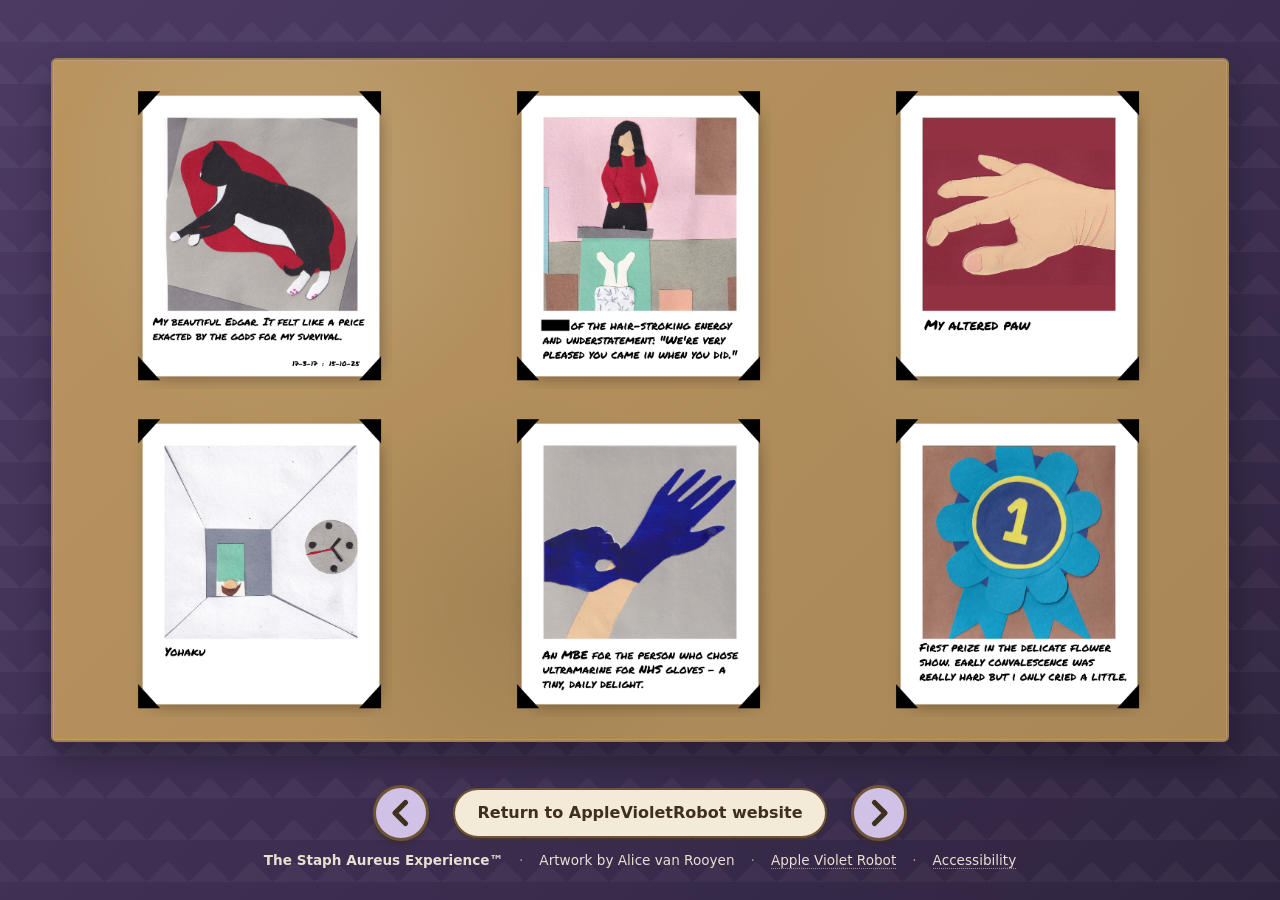
==== index.html @ 3187dd1a "accessibility and lightbox button" ====
<!DOCTYPE html>
<html lang="en">
<head>
    <meta charset="utf-8">
    <meta name="viewport" content="width=device-width, initial-scale=1">
    <title>The Staph Aureus Experience™</title>
    <link rel="stylesheet" href="style.css">
</head>

<body>
    <main class="container">
        <section id="grid" class="grid" aria-label="Polaroid gallery"></section>

        <nav class="nav" aria-label="Gallery navigation">

            <button id="prevBtn" class="arrow-button" type="button" aria-label="Previous six Polaroids">
                <svg viewBox="0 0 24 24" aria-hidden="true">
                    <path d="M15 5 L8 12 L15 19"></path>
                </svg>
            </button>

            <button id="returnBtn" class="return-button" type="button">
                Return to AppleVioletRobot website
            </button>

            <button id="nextBtn" class="arrow-button" type="button" aria-label="Next six Polaroids">
                <svg viewBox="0 0 24 24" aria-hidden="true">
                    <path d="M9 5 L16 12 L9 19"></path>
                </svg>
            </button>

        </nav>

        <footer class="site-footer">
            <strong>The Staph Aureus Experience™</strong>
            <span>Artwork by Alice van Rooyen</span>
            <span><a href="https://applevioletrobot.com">Apple Violet Robot</a></span>
            <span><a href="accessibility.html">Accessibility</a></span>
        </footer>
    </main>

    <div
        id="lightbox"
        class="lightbox hidden"
        role="dialog"
        aria-modal="true"
        aria-label="Enlarged Polaroid image"
        aria-hidden="true"
    >
        <button id="closeBtn" class="close" type="button" aria-label="Close enlarged image">&times;</button>
        <img id="lightboxImage" src="" alt="">
    </div>

    <script src="script.js"></script>
</body>
</html>
---- style.css ----
:root {
    --page-background: #b8945f;
    --page-background-dark: #a98757;
    --page-border: #9f7f54;

    --outer-background: #4c3a63;
    --outer-background-dark: #2f2440;

    --button-background: #f4ead8;
    --button-border: #6f5435;
    --button-text: #3f2f1f;
    --button-hover: #fff7e8;

    --arrow-background: #cfc2e6;
    --arrow-hover: #ddd2f0;

    --violet-hover: #5a3c8c;

    --text-dark: #2f2440;
    --paper-white: #fffaf0;
}

* {
    box-sizing: border-box;
}

html,
body {
    margin: 0;
    width: 100%;
    min-height: 100%;
}

body {
    background:
        linear-gradient(45deg, rgba(255, 255, 255, 0.04) 25%, transparent 25%),
        linear-gradient(-45deg, rgba(255, 255, 255, 0.04) 25%, transparent 25%),
        linear-gradient(135deg, var(--outer-background), var(--outer-background-dark));

    background-size: 42px 42px, 42px 42px, 100% 100%;
    font-family: system-ui, sans-serif;
}

/* Gallery page */

.container {
    width: 100vw;
    height: 100vh;

    padding: 2rem 3rem;

    display: grid;
    grid-template-rows: 1fr auto auto;
    align-items: center;

    overflow: hidden;
}

.grid {
    width: min(92vw, 1180px);
    height: min(76vh, 740px);

    margin: 0 auto;
    padding: 1.25rem;

    display: grid;
    grid-template-columns: repeat(3, minmax(0, 1fr));

    column-gap: 0.15rem;
    row-gap: 1rem;

    justify-items: center;
    align-items: center;

    background:
        radial-gradient(circle at 20% 20%, rgba(255, 255, 255, 0.14), transparent 22%),
        radial-gradient(circle at 80% 30%, rgba(255, 255, 255, 0.08), transparent 20%),
        radial-gradient(circle at 40% 80%, rgba(0, 0, 0, 0.08), transparent 24%),
        linear-gradient(135deg, var(--page-background), var(--page-background-dark));

    border: 2px solid var(--page-border);
    border-radius: 0.35rem;

    box-shadow:
        0 1rem 2rem rgba(0, 0, 0, 0.3),
        inset 0 0 0 1px rgba(255, 255, 255, 0.12);
}

.grid img {
    max-width: 96%;
    max-height: 34vh;

    object-fit: contain;
    cursor: pointer;
}

.grid img:focus-visible {
    outline: 3px solid var(--arrow-background);
    outline-offset: 0.35rem;
    border-radius: 0.25rem;
}

.nav {
    display: flex;
    justify-content: center;
    align-items: center;

    gap: 1.5rem;
    padding-top: 1rem;
}

button {
    font-family: inherit;
    cursor: pointer;
}

/* Arrow buttons */

.arrow-button {
    width: 3.5rem;
    height: 3.5rem;

    display: flex;
    align-items: center;
    justify-content: center;

    background: var(--arrow-background);

    border: 3px solid var(--button-border);
    border-radius: 50%;

    box-shadow:
        0 4px 0 rgba(63, 47, 31, 0.30),
        0 2px 8px rgba(0, 0, 0, 0.12);

    transition:
        transform 0.12s ease,
        box-shadow 0.12s ease,
        background-color 0.12s ease;
}

.arrow-button svg {
    width: 2.25rem;
    height: 2.25rem;

    stroke: var(--button-text);
    stroke-width: 3.5;
    stroke-linecap: round;
    stroke-linejoin: round;

    fill: none;
}

.arrow-button:hover {
    background: var(--arrow-hover);

    transform: translateY(1px);

    box-shadow:
        0 3px 0 rgba(63, 47, 31, 0.30),
        0 2px 6px rgba(0, 0, 0, 0.12);
}

.arrow-button:active {
    transform: translateY(3px);

    box-shadow:
        0 1px 0 rgba(63, 47, 31, 0.30);
}

.return-button {
    background: var(--button-background);
    color: var(--button-text);

    border: 2px solid var(--button-border);
    border-radius: 999px;

    padding: 0.85rem 1.4rem;

    font-size: 1rem;
    font-weight: 700;

    box-shadow: 0 3px 0 rgba(63, 47, 31, 0.35);
}

.return-button:hover {
    background: var(--button-hover);
}

.site-footer {
    display: flex;
    justify-content: center;
    align-items: center;
    flex-wrap: wrap;

    gap: 0.5rem 1rem;

    padding-top: 0.7rem;

    color: #f4ead8;
    font-size: 0.85rem;
    text-align: center;
    opacity: 0.95;
}

.site-footer span::before {
    content: "·";
    margin-right: 1rem;
    opacity: 0.65;
}

.site-footer strong {
    font-weight: 800;
}

.site-footer a {
    color: inherit;
    text-decoration: none;
    border-bottom: 1px dotted rgba(244, 234, 216, 0.55);
}

.site-footer a:hover {
    border-bottom-color: rgba(244, 234, 216, 1);
}

/* Lightbox */

.lightbox {
    position: fixed;
    inset: 0;

    background: #3b3845;

    display: flex;
    justify-content: center;
    align-items: center;

    z-index: 10;
}

.lightbox img {
    max-width: 92vw;
    max-height: 92vh;

    object-fit: contain;
}

.hidden {
    display: none;
}

.close {
    position: absolute;
    top: 1rem;
    right: 1.5rem;

    width: 3.5rem;
    height: 3.5rem;

    display: flex;
    align-items: center;
    justify-content: center;

    color: var(--button-text);
    background: var(--arrow-background);

    border: 3px solid var(--button-border);
    border-radius: 50%;

    font-size: 2.25rem;
    font-weight: 700;
    line-height: 1;

    box-shadow:
        0 4px 0 rgba(63, 47, 31, 0.30),
        0 2px 8px rgba(0, 0, 0, 0.18);

    transition:
        transform 0.12s ease,
        box-shadow 0.12s ease,
        background-color 0.12s ease;
}

.close:hover {
    color: var(--button-text);
    background: var(--arrow-hover);

    transform: translateY(1px);

    box-shadow:
        0 3px 0 rgba(63, 47, 31, 0.30),
        0 2px 6px rgba(0, 0, 0, 0.18);
}

.close:active {
    transform: translateY(3px);

    box-shadow:
        0 1px 0 rgba(63, 47, 31, 0.30);
}

.close:focus-visible {
    outline: 3px solid var(--paper-white);
    outline-offset: 0.25rem;
}

/* Accessibility page */

.accessibility-wrapper {
    min-height: 100vh;
    padding: 3rem 1.5rem;

    display: flex;
    justify-content: center;
    align-items: flex-start;
}

.accessibility-page {
    width: min(92vw, 820px);

    padding: 2.5rem;

    background: var(--paper-white);
    color: var(--text-dark);

    border: 2px solid rgba(47, 36, 64, 0.18);
    border-radius: 0.35rem;

    box-shadow: 0 1rem 2rem rgba(0, 0, 0, 0.28);

    line-height: 1.6;
}

.accessibility-page h1,
.accessibility-page h2 {
    line-height: 1.2;
}

.accessibility-page h1 {
    margin-top: 0;
}

.accessibility-page a {
    color: #4c3a63;
    font-weight: 700;
}

.accessibility-page a:hover {
    color: #8b2f4d;
}

@media (max-width: 900px) {
    .container {
        padding: 1rem;
    }

    .grid {
        width: 94vw;
        height: min(74vh, 700px);

        grid-template-columns: repeat(2, minmax(0, 1fr));

        column-gap: 0.25rem;
        row-gap: 0.75rem;

        padding: 0.75rem;
    }

    .grid img {
        max-width: 98%;
        max-height: 31vh;
    }

    .nav {
        gap: 0.75rem;
        padding-top: 0.75rem;
    }

    .arrow-button {
        width: 3rem;
        height: 3rem;
    }

    .arrow-button svg {
        width: 1.8rem;
        height: 1.8rem;
    }

    .return-button {
        font-size: 0.85rem;
        padding: 0.65rem 1rem;
    }

    .site-footer {
        font-size: 0.75rem;
    }

    .close {
        width: 3rem;
        height: 3rem;
        font-size: 2rem;
    }

    .accessibility-page {
        padding: 1.5rem;
    }
}
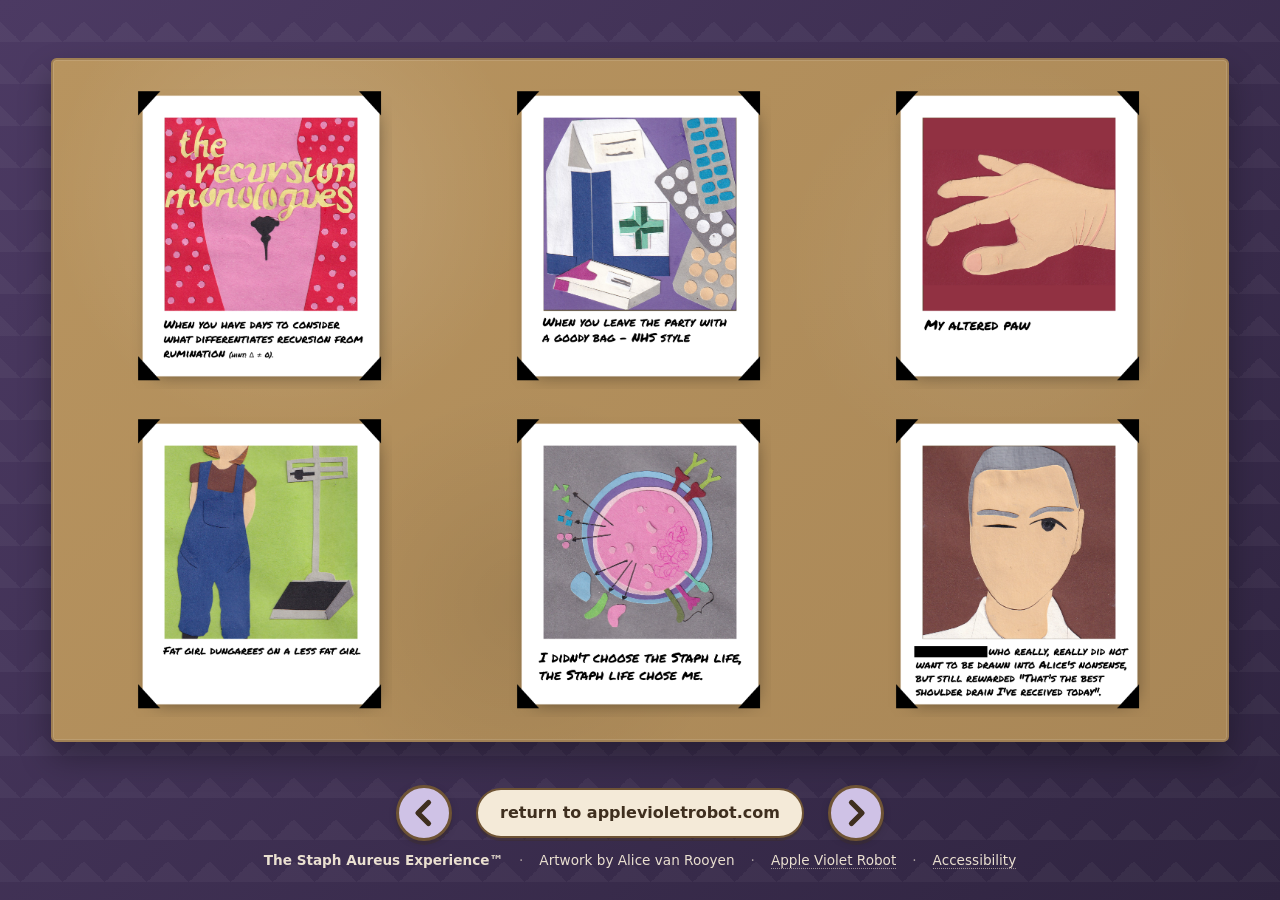
==== commit 3e6f07ee: "return button" ====
--- a/index.html
+++ b/index.html
@@ -20,7 +20,7 @@
             </button>
 
             <button id="returnBtn" class="return-button" type="button">
-                Return to AppleVioletRobot website
+                return to applevioletrobot.com
             </button>
 
             <button id="nextBtn" class="arrow-button" type="button" aria-label="Next six Polaroids">
--- a/style.css
+++ b/style.css
@@ -267,7 +267,7 @@
     border: 3px solid var(--button-border);
     border-radius: 50%;
 
-    font-size: 2.25rem;
+    font-size: 1.9rem;
     font-weight: 700;
     line-height: 1;
 
@@ -398,7 +398,7 @@
     .close {
         width: 3rem;
         height: 3rem;
-        font-size: 2rem;
+        font-size: 1.7rem;
     }
 
     .accessibility-page {
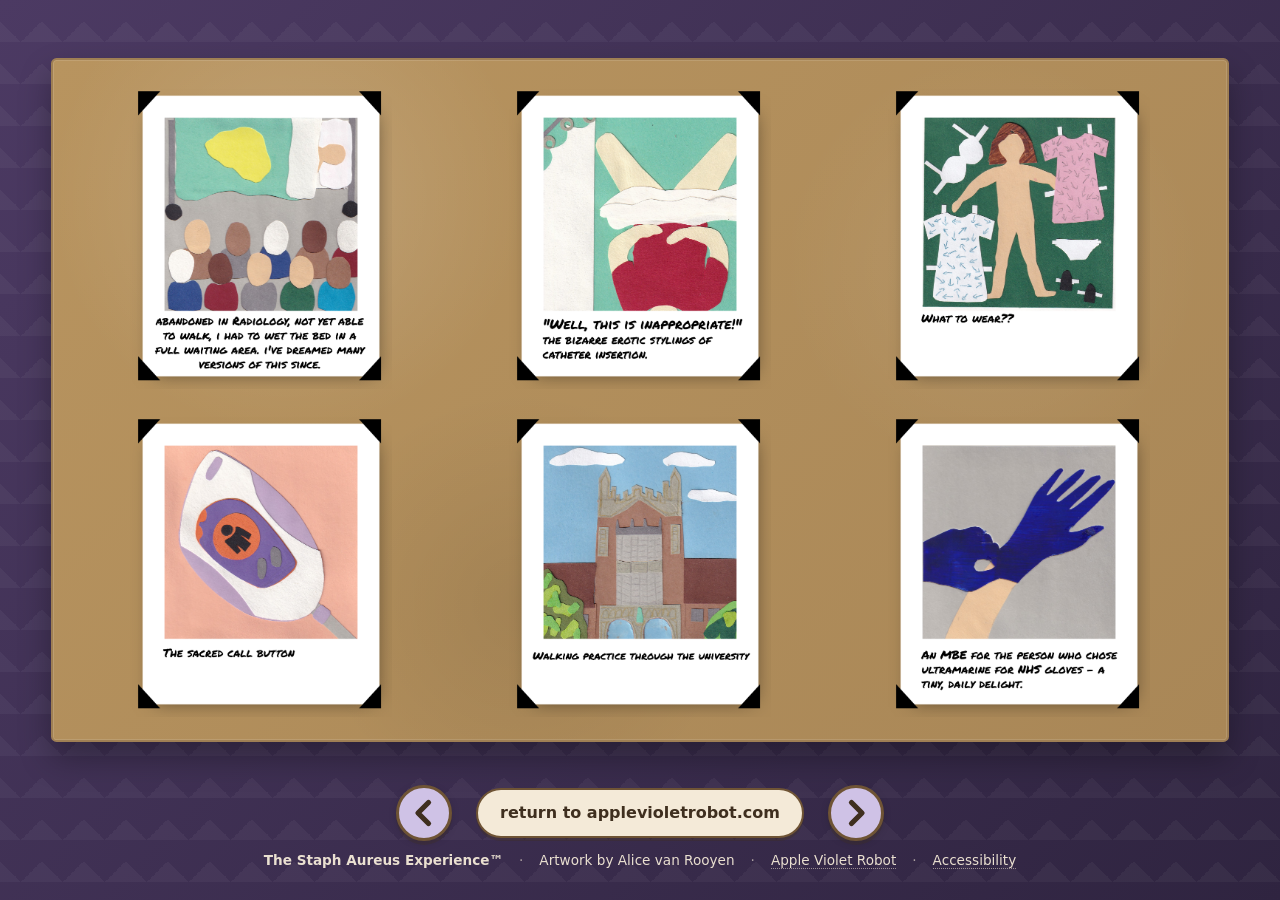
==== commit 7a899880: "close button" ====
--- a/index.html
+++ b/index.html
@@ -47,7 +47,13 @@
         aria-label="Enlarged Polaroid image"
         aria-hidden="true"
     >
-        <button id="closeBtn" class="close" type="button" aria-label="Close enlarged image">&times;</button>
+        <button id="closeBtn" class="close" type="button" aria-label="Close enlarged image">
+            <svg viewBox="0 0 24 24" aria-hidden="true">
+                <path d="M7 7 L17 17"></path>
+                <path d="M17 7 L7 17"></path>
+            </svg>
+        </button>
+
         <img id="lightboxImage" src="" alt="">
     </div>
 
--- a/style.css
+++ b/style.css
@@ -267,10 +267,6 @@
     border: 3px solid var(--button-border);
     border-radius: 50%;
 
-    font-size: 1.9rem;
-    font-weight: 700;
-    line-height: 1;
-
     box-shadow:
         0 4px 0 rgba(63, 47, 31, 0.30),
         0 2px 8px rgba(0, 0, 0, 0.18);
@@ -281,6 +277,18 @@
         background-color 0.12s ease;
 }
 
+.close svg {
+    width: 1.9rem;
+    height: 1.9rem;
+
+    stroke: var(--button-text);
+    stroke-width: 3.5;
+    stroke-linecap: round;
+    stroke-linejoin: round;
+
+    fill: none;
+}
+
 .close:hover {
     color: var(--button-text);
     background: var(--arrow-hover);
@@ -398,7 +406,11 @@
     .close {
         width: 3rem;
         height: 3rem;
-        font-size: 1.7rem;
+    }
+
+    .close svg {
+        width: 1.7rem;
+        height: 1.7rem;
     }
 
     .accessibility-page {
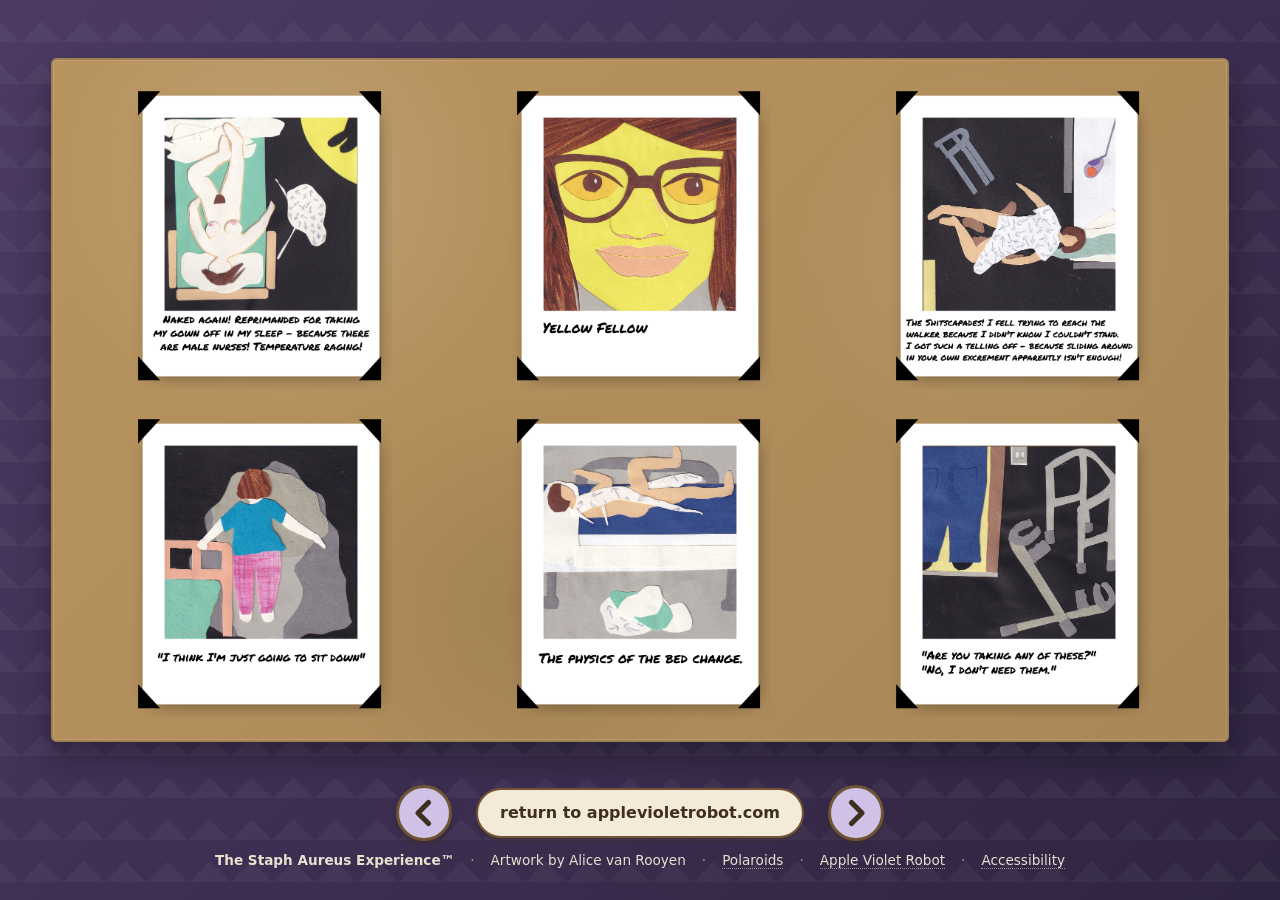
==== commit 168888e6: "screen reader improvements" ====
--- a/index.html
+++ b/index.html
@@ -8,8 +8,10 @@
 </head>
 
 <body>
+    <a class="skip-link" href="#grid">Skip to Polaroids</a>
+
     <main class="container">
-        <section id="grid" class="grid" aria-label="Polaroid gallery"></section>
+        <section id="grid" class="grid" aria-label="Polaroid gallery" tabindex="-1"></section>
 
         <nav class="nav" aria-label="Gallery navigation">
 
@@ -34,6 +36,7 @@
         <footer class="site-footer">
             <strong>The Staph Aureus Experience™</strong>
             <span>Artwork by Alice van Rooyen</span>
+            <span><a href="#grid">Polaroids</a></span>
             <span><a href="https://applevioletrobot.com">Apple Violet Robot</a></span>
             <span><a href="accessibility.html">Accessibility</a></span>
         </footer>
--- a/style.css
+++ b/style.css
@@ -41,6 +41,29 @@
     font-family: system-ui, sans-serif;
 }
 
+/* Skip link */
+
+.skip-link {
+    position: absolute;
+    left: 1rem;
+    top: -4rem;
+    z-index: 20;
+
+    background: var(--paper-white);
+    color: var(--text-dark);
+
+    padding: 0.75rem 1rem;
+
+    border: 2px solid var(--button-border);
+    border-radius: 0.35rem;
+
+    font-weight: 700;
+}
+
+.skip-link:focus {
+    top: 1rem;
+}
+
 /* Gallery page */
 
 .container {
@@ -86,15 +109,36 @@
         inset 0 0 0 1px rgba(255, 255, 255, 0.12);
 }
 
-.grid img {
+.polaroid-button {
+    width: 100%;
     max-width: 96%;
     max-height: 34vh;
 
+    padding: 0;
+    margin: 0;
+
+    display: flex;
+    align-items: center;
+    justify-content: center;
+
+    background: transparent;
+    border: none;
+
+    cursor: pointer;
+}
+
+.polaroid-button img {
+    max-width: 100%;
+    max-height: 34vh;
+
     object-fit: contain;
-    cursor: pointer;
-}
-
-.grid img:focus-visible {
+}
+
+.polaroid-button:disabled {
+    cursor: default;
+}
+
+.polaroid-button:focus-visible {
     outline: 3px solid var(--arrow-background);
     outline-offset: 0.35rem;
     border-radius: 0.25rem;
@@ -374,8 +418,12 @@
         padding: 0.75rem;
     }
 
-    .grid img {
+    .polaroid-button {
         max-width: 98%;
+        max-height: 31vh;
+    }
+
+    .polaroid-button img {
         max-height: 31vh;
     }
 
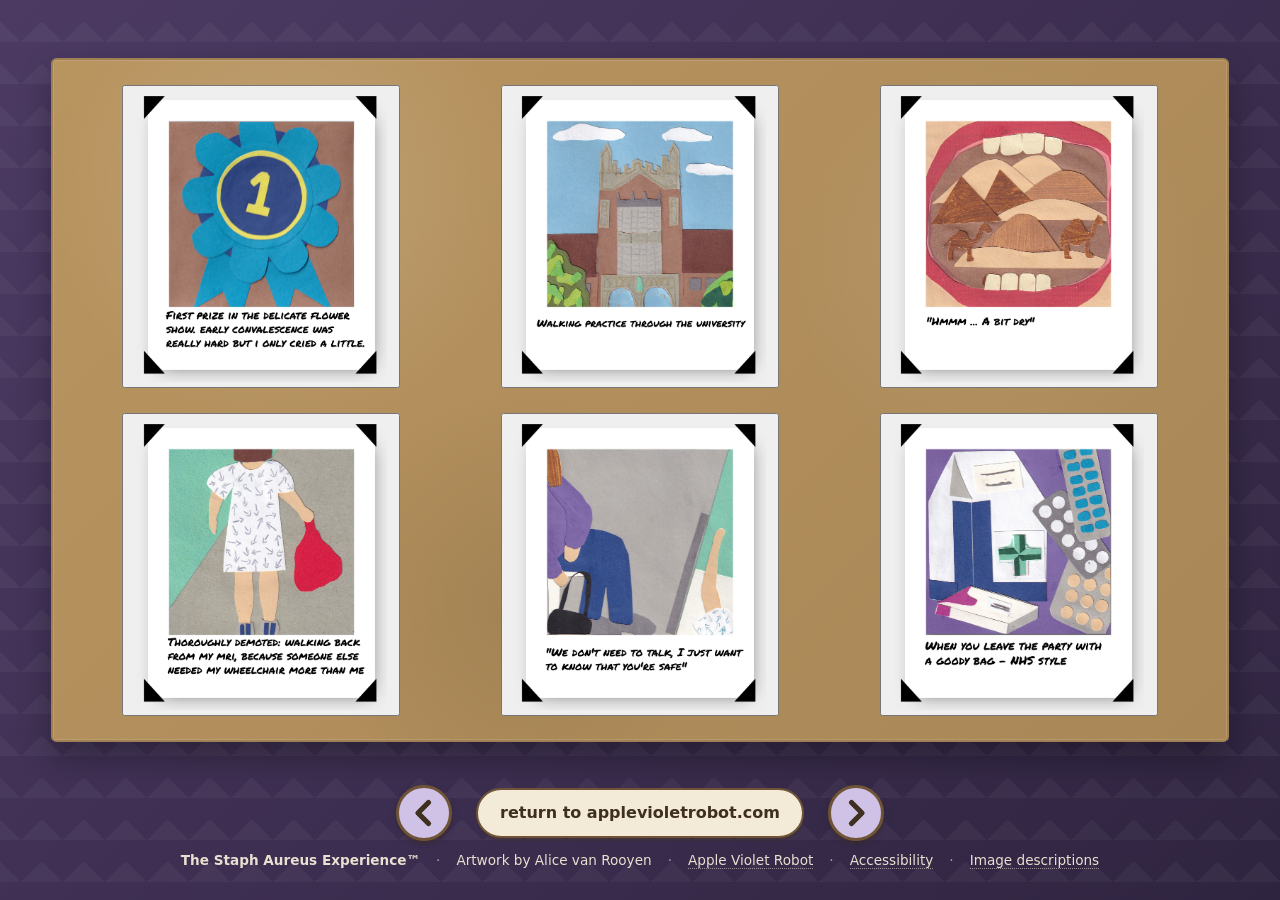
==== commit f9ba1f36: "screen reader v3" ====
--- a/index.html
+++ b/index.html
@@ -8,10 +8,8 @@
 </head>
 
 <body>
-    <a class="skip-link" href="#grid">Skip to Polaroids</a>
-
     <main class="container">
-        <section id="grid" class="grid" aria-label="Polaroid gallery" tabindex="-1"></section>
+        <section id="grid" class="grid" aria-label="Polaroid gallery"></section>
 
         <nav class="nav" aria-label="Gallery navigation">
 
@@ -36,9 +34,9 @@
         <footer class="site-footer">
             <strong>The Staph Aureus Experience™</strong>
             <span>Artwork by Alice van Rooyen</span>
-            <span><a href="#grid">Polaroids</a></span>
             <span><a href="https://applevioletrobot.com">Apple Violet Robot</a></span>
             <span><a href="accessibility.html">Accessibility</a></span>
+            <span><a href="descriptions.html">Image descriptions</a></span>
         </footer>
     </main>
 
@@ -62,4 +60,4 @@
 
     <script src="script.js"></script>
 </body>
-</html>+</html>
--- a/style.css
+++ b/style.css
@@ -41,29 +41,6 @@
     font-family: system-ui, sans-serif;
 }
 
-/* Skip link */
-
-.skip-link {
-    position: absolute;
-    left: 1rem;
-    top: -4rem;
-    z-index: 20;
-
-    background: var(--paper-white);
-    color: var(--text-dark);
-
-    padding: 0.75rem 1rem;
-
-    border: 2px solid var(--button-border);
-    border-radius: 0.35rem;
-
-    font-weight: 700;
-}
-
-.skip-link:focus {
-    top: 1rem;
-}
-
 /* Gallery page */
 
 .container {
@@ -109,36 +86,15 @@
         inset 0 0 0 1px rgba(255, 255, 255, 0.12);
 }
 
-.polaroid-button {
-    width: 100%;
+.grid img {
     max-width: 96%;
     max-height: 34vh;
 
-    padding: 0;
-    margin: 0;
-
-    display: flex;
-    align-items: center;
-    justify-content: center;
-
-    background: transparent;
-    border: none;
-
+    object-fit: contain;
     cursor: pointer;
 }
 
-.polaroid-button img {
-    max-width: 100%;
-    max-height: 34vh;
-
-    object-fit: contain;
-}
-
-.polaroid-button:disabled {
-    cursor: default;
-}
-
-.polaroid-button:focus-visible {
+.grid img:focus-visible {
     outline: 3px solid var(--arrow-background);
     outline-offset: 0.35rem;
     border-radius: 0.25rem;
@@ -401,6 +357,30 @@
     color: #8b2f4d;
 }
 
+
+.description-list {
+    margin: 2rem 0 0;
+    padding-left: 1.5rem;
+}
+
+.description-item {
+    margin-bottom: 1.75rem;
+}
+
+.description-item h2 {
+    margin-bottom: 0.5rem;
+    font-size: 1.15rem;
+}
+
+.description-item p {
+    margin: 0.35rem 0;
+}
+
+.filename {
+    font-size: 0.9rem;
+    opacity: 0.75;
+}
+
 @media (max-width: 900px) {
     .container {
         padding: 1rem;
@@ -418,12 +398,8 @@
         padding: 0.75rem;
     }
 
-    .polaroid-button {
+    .grid img {
         max-width: 98%;
-        max-height: 31vh;
-    }
-
-    .polaroid-button img {
         max-height: 31vh;
     }
 
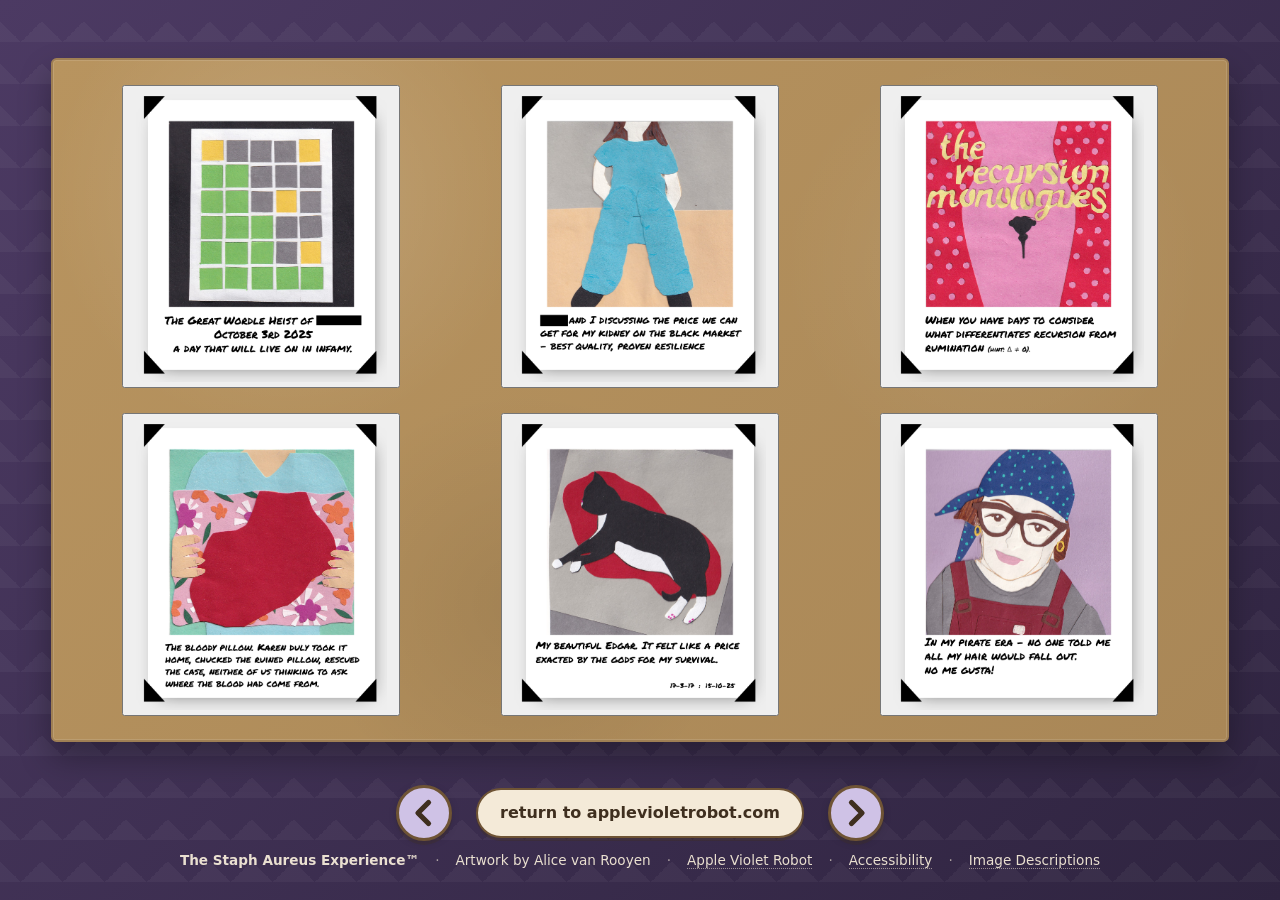
==== commit 5ba4394a: "typo" ====
--- a/index.html
+++ b/index.html
@@ -36,7 +36,7 @@
             <span>Artwork by Alice van Rooyen</span>
             <span><a href="https://applevioletrobot.com">Apple Violet Robot</a></span>
             <span><a href="accessibility.html">Accessibility</a></span>
-            <span><a href="descriptions.html">Image descriptions</a></span>
+            <span><a href="descriptions.html">Image Descriptions</a></span>
         </footer>
     </main>
 
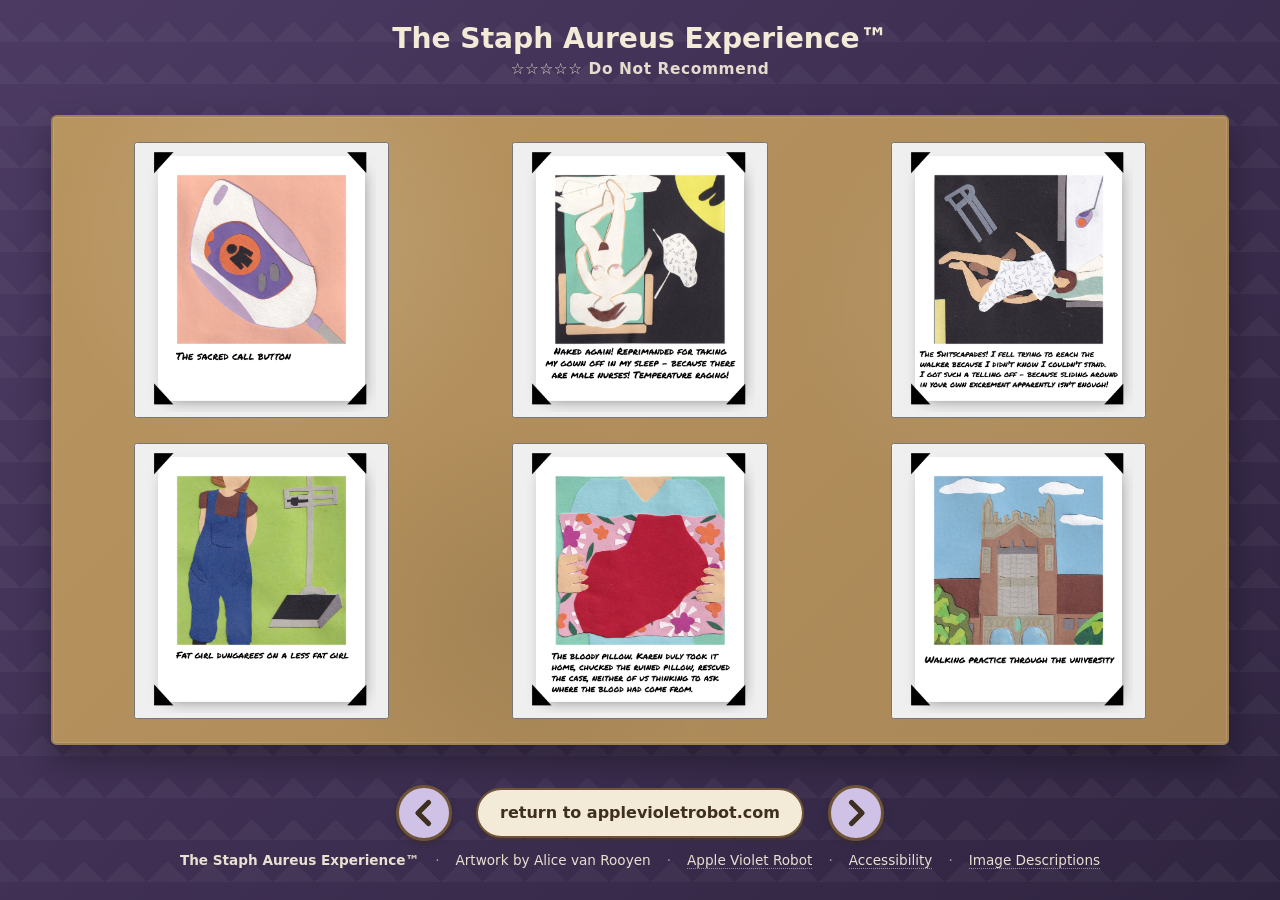
==== commit cfbb9d00: "Add header" ====
--- a/index.html
+++ b/index.html
@@ -9,6 +9,11 @@
 
 <body>
     <main class="container">
+        <header class="gallery-header">
+            <h1>The Staph Aureus Experience™</h1>
+            <p>☆☆☆☆☆ Do Not Recommend</p>
+        </header>
+
         <section id="grid" class="grid" aria-label="Polaroid gallery"></section>
 
         <nav class="nav" aria-label="Gallery navigation">
@@ -60,4 +65,4 @@
 
     <script src="script.js"></script>
 </body>
-</html>
+</html>
--- a/style.css
+++ b/style.css
@@ -47,18 +47,42 @@
     width: 100vw;
     height: 100vh;
 
-    padding: 2rem 3rem;
+    padding: 1.5rem 3rem 2rem;
 
     display: grid;
-    grid-template-rows: 1fr auto auto;
+    grid-template-rows: auto 1fr auto auto;
     align-items: center;
 
     overflow: hidden;
+}
+
+.gallery-header {
+    text-align: center;
+    color: #f4ead8;
+
+    padding-bottom: 0.9rem;
+}
+
+.gallery-header h1 {
+    margin: 0;
+
+    font-size: clamp(1.45rem, 2.2vw, 2.15rem);
+    font-weight: 800;
+    line-height: 1.1;
+}
+
+.gallery-header p {
+    margin: 0.3rem 0 0;
+
+    font-size: clamp(0.9rem, 1.2vw, 1.05rem);
+    font-weight: 650;
+    letter-spacing: 0.04em;
+    opacity: 0.92;
 }
 
 .grid {
     width: min(92vw, 1180px);
-    height: min(76vh, 740px);
+    height: min(70vh, 680px);
 
     margin: 0 auto;
     padding: 1.25rem;
@@ -88,7 +112,7 @@
 
 .grid img {
     max-width: 96%;
-    max-height: 34vh;
+    max-height: 31vh;
 
     object-fit: contain;
     cursor: pointer;
@@ -357,7 +381,6 @@
     color: #8b2f4d;
 }
 
-
 .description-list {
     margin: 2rem 0 0;
     padding-left: 1.5rem;
@@ -386,9 +409,21 @@
         padding: 1rem;
     }
 
+    .gallery-header {
+        padding-bottom: 0.65rem;
+    }
+
+    .gallery-header h1 {
+        font-size: 1.25rem;
+    }
+
+    .gallery-header p {
+        font-size: 0.85rem;
+    }
+
     .grid {
         width: 94vw;
-        height: min(74vh, 700px);
+        height: min(68vh, 640px);
 
         grid-template-columns: repeat(2, minmax(0, 1fr));
 
@@ -400,7 +435,7 @@
 
     .grid img {
         max-width: 98%;
-        max-height: 31vh;
+        max-height: 28vh;
     }
 
     .nav {
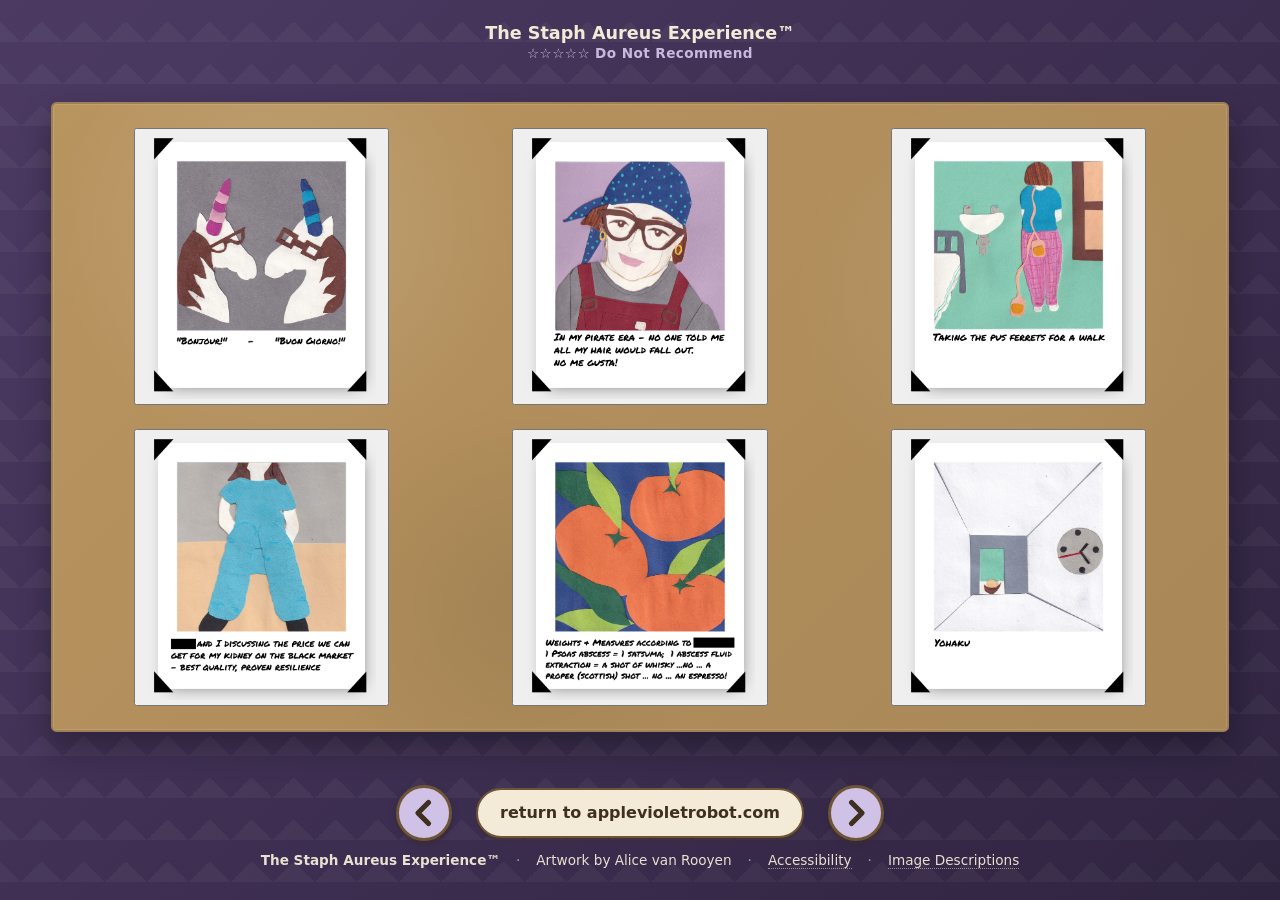
==== commit 81f1828d: "deleted avr weblink from footer" ====
--- a/index.html
+++ b/index.html
@@ -39,7 +39,6 @@
         <footer class="site-footer">
             <strong>The Staph Aureus Experience™</strong>
             <span>Artwork by Alice van Rooyen</span>
-            <span><a href="https://applevioletrobot.com">Apple Violet Robot</a></span>
             <span><a href="accessibility.html">Accessibility</a></span>
             <span><a href="descriptions.html">Image Descriptions</a></span>
         </footer>
--- a/style.css
+++ b/style.css
@@ -60,24 +60,27 @@
     text-align: center;
     color: #f4ead8;
 
-    padding-bottom: 0.9rem;
+    padding-bottom: 0.25rem;
 }
 
 .gallery-header h1 {
     margin: 0;
 
-    font-size: clamp(1.45rem, 2.2vw, 2.15rem);
-    font-weight: 800;
+    font-size: 1.1rem;
+    font-weight: 700;
     line-height: 1.1;
 }
 
 .gallery-header p {
-    margin: 0.3rem 0 0;
-
-    font-size: clamp(0.9rem, 1.2vw, 1.05rem);
-    font-weight: 650;
-    letter-spacing: 0.04em;
-    opacity: 0.92;
+    margin: 0.1rem 0 0;
+
+    font-size: 0.85rem;
+    font-weight: 600;
+
+    color: #cfc2e6;
+
+    letter-spacing: 0.03em;
+    opacity: 0.95;
 }
 
 .grid {
@@ -410,16 +413,16 @@
     }
 
     .gallery-header {
-        padding-bottom: 0.65rem;
-    }
-
-    .gallery-header h1 {
-        font-size: 1.25rem;
-    }
-
-    .gallery-header p {
-        font-size: 0.85rem;
-    }
+    padding-bottom: 0.2rem;
+}
+
+.gallery-header h1 {
+    font-size: 1rem;
+}
+
+.gallery-header p {
+    font-size: 0.75rem;
+}
 
     .grid {
         width: 94vw;
